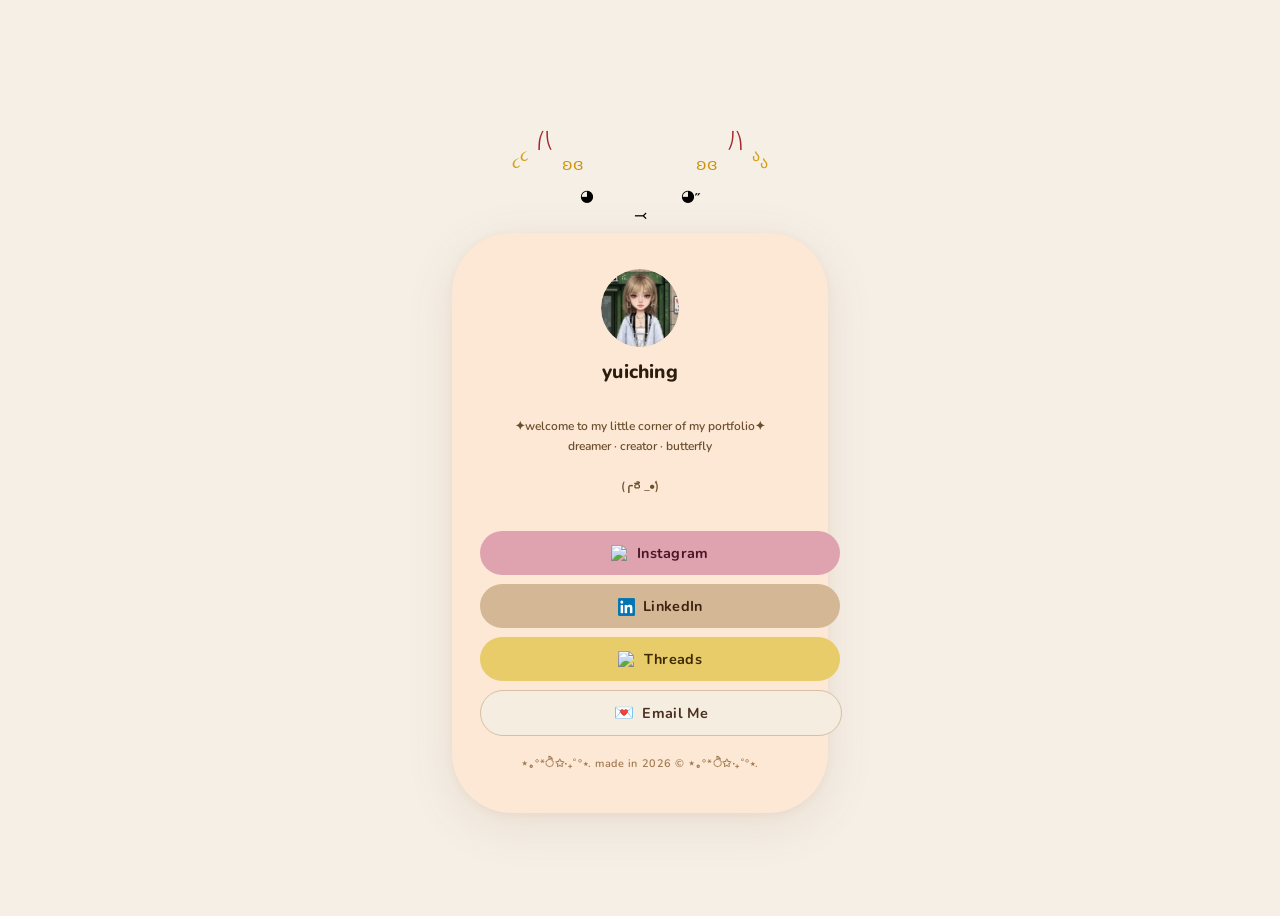
==== index.html @ d1e6b307 "Update index.html" ====
<!DOCTYPE html>
<html lang="en">
<head>
  <meta charset="UTF-8" />
  <meta name="viewport" content="width=device-width, initial-scale=1.0"/>
  <title>My LittleLink ♡</title>
  <link rel="stylesheet" href="style.css" />
  <link href="https://fonts.googleapis.com/css2?family=Nunito:wght@400;600;700;800&display=swap" rel="stylesheet"/>

  <style>
  /* ══════════════════════════════════════════════
     PAGE BASE
  ══════════════════════════════════════════════ */
  body {
    background-color: #F5EFE6;
    min-height: 100vh;
    display: flex;
    align-items: center;
    justify-content: center;
    font-family: 'Nunito', sans-serif;
    overflow-x: hidden;
  }

  /* ══════════════════════════════════════════════
     STEPPED SYMMETRIC DECOR
     Uses absolute positioning inside .decor-shell
     which is sized to wrap snugly above the card.
  ══════════════════════════════════════════════ */
  .page-center {
    display: flex;
    flex-direction: column;
    align-items: center;
    position: relative;
  }

  /* The decor shell sits above the card and provides
     the coordinate space for absolute-positioned emojis */
  .decor-shell {
    position: relative;
    width: 320px;
    height: 130px;   /* expanded to fit bigger emojis */
    flex-shrink: 0;
  }

  .decor-shell span {
    position: absolute;
    font-size: 1rem;
    line-height: 1;
    user-select: none;
    font-family: 'Segoe UI Emoji', 'Apple Color Emoji', 'Noto Color Emoji', sans-serif;
    text-rendering: optimizeLegibility;
    -webkit-font-smoothing: antialiased;
    display: inline-block;
    width: max-content;
  }

  /*
    Stepped layout (image-accurate):

    Layer 1 (outermost/highest):   ✨  ❤️              🤍  ✨
    Layer 2 (mid / butterfly):         🦋          🦋
    Layer 3 (inner / eyes):               🎈    🎈🤍
    Center bottom:                            🦋

    X-axis: card width = 320px, center = 160px
    Steps inward:  outer ±150px → butterfly ±95px → eyes ±45px
    Y-axis steps down:  row1=0px  row2=28px  row3=54px  nose=74px
  */

  /*
    FINAL coordinate map (card width = 320px, center = 160px)

    Row 0  y=0:    ✦(outer-L)          ❤️(L)   ❤️(R)         ✦(outer-R)
    Row 1  y=22:              ✦(inner-L)    🦋(L)  🦋(R)  ✦(inner-R)
    Row 2  y=46:                         ,        ,          ← pixel comma eyes
    Row 3  y=64:                            🦋              ← black butterfly nose

    X positions (left / right):
      sparkle-outer :  L=0px   R=0px
      heart         :  L=52px  R=52px
      sparkle-inner :  L=60px  R=60px
      butterfly     :  L=88px  R=88px
      eye (comma)   :  L=120px R=120px
  */

  /* ── Layer 0: Sparkles OUTSIDE hearts ── */
  .d-spark-ol { top:  45px; left:   40px;  font-size: 3rem; }
  .d-spark-or { top:  45px; right:  40px;  font-size: 0.72rem; }
  .d-spark-il { top: 52px; left:  32px;  font-size: 3rem; }
  .d-spark-ir { top: 52px; right: 32px;  font-size: 0.72rem; }

  /* ── Layer 1: Hearts ── */
  .d-heart-l  { top:  30px; left:  57px;  font-size: 0.9rem; }
  .d-heart-r  { top:  30px; right: 57px;  font-size: 0.9rem; }

  /* ── Layer 2: Butterflies (orange #D67B3F) ── */
  .d-btn-l    { top: 54px; left:  82px;  font-size: 1.1rem; }
  .d-btn-r    { top: 54px; right: 82px;  font-size: 1.1rem; }

  /* ── Layer 3: Balloon eyes — black, symmetric ── */
  .d-eye-l,
  .d-eye-r {
    top: 85px;
    font-size: 1rem;
    filter: grayscale(1) brightness(0);
    line-height: 1;
  }
  .d-eye-l { left:  100px; }
  .d-eye-r { right: 100px; }

  /* ── Center bottom: black butterfly nose ── */
  .d-nose {
    top: 105px; left: 50%; transform: translateX(-50%);
    font-size: 0.75rem; filter: grayscale(1) brightness(0);
  }

  /* Colour helpers */
  .c-heart { color: #A52A2A; }
  .c-spark { color: #d4a017; }
  /* Butterfly rendered via emoji + color overlay to hit #D67B3F */
  .c-btn   {
    filter: sepia(1) saturate(4) hue-rotate(5deg) brightness(0.88);
    color: #D67B3F;
  }

  /* ══════════════════════════════════════════════
     MAIN CARD
  ══════════════════════════════════════════════ */
  .card {
    width: 320px;
    background: #FCE8D5;
    border-radius: 60px;
    padding: 36px 28px 32px;
    display: flex;
    flex-direction: column;
    align-items: center;
    gap: 6px;
    box-shadow: 0 12px 48px rgba(160, 100, 60, 0.12),
                0  2px  8px rgba(160, 100, 60, 0.07);
    position: relative;
    z-index: 1;
  }

  /* ── Profile ── */
  .profile {
    display: flex;
    flex-direction: column;
    align-items: center;
    gap: 8px;
    margin-bottom: 8px;
  }

  .avatar-circle {
    width: 78px;
    height: 78px;
    border-radius: 50%;
    background: #e8cdb5;
    display: flex;
    align-items: center;
    justify-content: center;
    overflow: hidden;
  }
  .avatar {
    width: 78px; height: 78px;
    border-radius: 50%; object-fit: cover;
  }
  .avatar-circle.no-img::after {
    content: "🦋";
    font-size: 2.2rem;
    filter: sepia(0.4) saturate(2.8) hue-rotate(-5deg) brightness(0.88);
  }

  .username {
    font-size: 1.2rem; font-weight: 800;
    color: #2b1d0e; letter-spacing: 0.01em;
    margin-top: 4px;
  }
  .bio {
    font-size: 0.75rem; color: #6b4e2e;
    text-align: center; line-height: 1.65; font-weight: 600;
  }

  /* ── Link Buttons ── */
  .links {
    display: flex; flex-direction: column;
    gap: 9px; width: 100%; margin-top: 8px;
  }
  .btn {
    display: flex; align-items: center; justify-content: center;
    gap: 8px; width: 100%; padding: 11px 20px;
    border-radius: 50px; border: none;
    font-family: 'Nunito', sans-serif;
    font-size: 0.9rem; font-weight: 700;
    text-decoration: none; letter-spacing: 0.02em; cursor: pointer;
    transition: transform 0.15s ease, filter 0.15s ease;
  }
  .btn:hover { transform: translateY(-2px) scale(1.015); filter: brightness(1.05); }
  .btn:active { transform: scale(0.98); }
  .btn-icon { font-size: 1rem; }
  .btn-icon img {
    width: 1.1rem;
    height: 1.1rem;
    vertical-align: middle;
    display: inline-block;
  }
  /* Invert icon to white for dark buttons */
  .btn-icon-white img { filter: brightness(0) invert(1); }

  .btn-pink   { background: #dfa3b0; color: #4a1525; }
  .btn-peach  { background: #d4b896; color: #3d2210; }
  .btn-yellow { background: #e8cc6a; color: #3d2a00; }
  .btn-brown  { background: #b8845a; color: #fff5eb; }
  .btn-cream  { background: #f5ede0; color: #4a3020; border: 1.5px solid #d4c0a5; }
  .btn-dark   { background: #2d1a0a; color: #f5ede0; }

  .footer {
    margin-top: 14px; font-size: 0.68rem;
    color: #9e7850; font-weight: 600; letter-spacing: 0.05em;
  }

  /* ══════════════════════════════════════════════
     FIXED SIDE DECORATIONS — animated floating
  ══════════════════════════════════════════════ */
  .side-decor {
    position: fixed;
    top: 50%; transform: translateY(-50%);
    display: flex; flex-direction: column;
    align-items: center; gap: 22px;
    z-index: 300; pointer-events: none;
    font-size: 1.15rem;
  }
  .side-left  { left: 10px; }
  .side-right { right: 10px; }

  .side-decor span { display: block; line-height: 1; }

  /* Each item gets its own float timing */
  .sf-1 { animation: sideFloat 3.0s ease-in-out infinite 0.0s; }
  .sf-2 { animation: sideFloat 3.4s ease-in-out infinite 0.5s; }
  .sf-3 { animation: sideFloat 2.8s ease-in-out infinite 1.0s; }
  .sf-4 { animation: sideFloat 3.6s ease-in-out infinite 0.3s; }
  .sf-5 { animation: sideFloat 3.1s ease-in-out infinite 0.8s; }

  @keyframes sideFloat {
    0%, 100% { transform: translateY(0px);   opacity: 0.75; }
    50%       { transform: translateY(-9px);  opacity: 1;    }
  }

  .s-heart { color: #8b1a1a; }
  .s-spark { color: #d4a017; }

  /* ══════════════════════════════════════════════
     MOBILE FIX — scale decor shell on small screens
  ══════════════════════════════════════════════ */
  @media (max-width: 480px) {
    .decor-shell {
      transform: scale(0.82);
      transform-origin: center bottom;
    }
  }
  </style>
</head>
<body>



  <!-- ═══ PAGE CENTER ═══ -->
  <div class="page-center">

    <!-- 
      STEPPED SYMMETRIC DECOR SHELL
      ┌──────────────────────────────────────┐
      │  ✨ ❤️                    ❤️ ✨       │  ← Layer 1 (outermost)
      │  ✦        🦋          🦋       ✦     │  ← Layer 2
      │               🎈    🎈               │  ← Layer 3 (eyes)
      │                  🦋                  │  ← Nose center
      └──────────────────────────────────────┘
    -->
    <div class="decor-shell">
      <!-- Layer 1 — Hearts -->
      <span class="d-heart-l c-heart" style="font-family: 'Cambria Math', 'STIX Two Math', 'DejaVu Math TeX Gyre', serif;">⎛⎝ </span>
      <span class="d-heart-r c-heart" style="font-family: 'Cambria Math', 'STIX Two Math', 'DejaVu Math TeX Gyre', serif;">⎠⎞</span>
      <!-- Layer 1 — Sparkles (outer pair + inner pair) -->
      <span class="d-spark-ol c-spark">૮</span>
      <span class="d-spark-or c-spark">ა</span>
      <span class="d-spark-il c-spark">૮</span>
      <span class="d-spark-ir c-spark">ა</span>
      <!-- Layer 2 — Butterflies -->
      <span class="d-btn-l c-btn">ʚɞ</span>
      <span class="d-btn-r c-btn">ʚɞ</span>
      <!-- Layer 3 — Balloon eyes (black) -->
      <span class="d-eye-l">◕</span>
      <span class="d-eye-r">◕˶</span>
      <!-- Center nose -->
      <span class="d-nose">⤙</span>
    </div>

    <!-- ═══ CARD ═══ -->
    <div class="card">

      <div class="profile">
        <div class="avatar-circle">
          <img src="threads.jpg" alt="Profile Picture" class="avatar"
               onerror="this.style.display='none'; this.parentElement.classList.add('no-img')"/>
        </div>
        <h1 class="username">yuiching </h1>
        <p class="bio">✦welcome to my little corner of my portfolio✦<br/>dreamer · creator · butterfly<br/><br/>(╭ರ_•́) </p>
      </div>

      <div class="links">
        <a href="https://www.instagram.com/_yuiching_/" target="_blank" class="btn btn-pink">
          <span class="btn-icon">
            <img src="https://cdn.simpleicons.org/instagram/4a1525" alt="Instagram"/>
          </span> Instagram
        </a>
        <a href="#" class="btn btn-peach">
          <span class="btn-icon">
            <img src="LinkedIn_logo.png" alt="LinkedIn"/>
          </span> LinkedIn
        </a>
        <a href="https://www.threads.com/@_yuiching_" target="_blank" class="btn btn-yellow">
          <span class="btn-icon">
            <img src="https://cdn.simpleicons.org/threads/3d2a00" alt="Threads"/>
          </span> Threads
        </a>
        <a href="#"  class="btn btn-cream">
          <span class="btn-icon">💌</span> Email Me
        </a>
      </div>

      <p class="footer">⋆｡°*ੈ✩‧₊˚°⋆. made in 2026 © ⋆｡°*ੈ✩‧₊˚°⋆. </p>

    </div><!-- /.card -->
  </div><!-- /.page-center -->

</body>
</html>
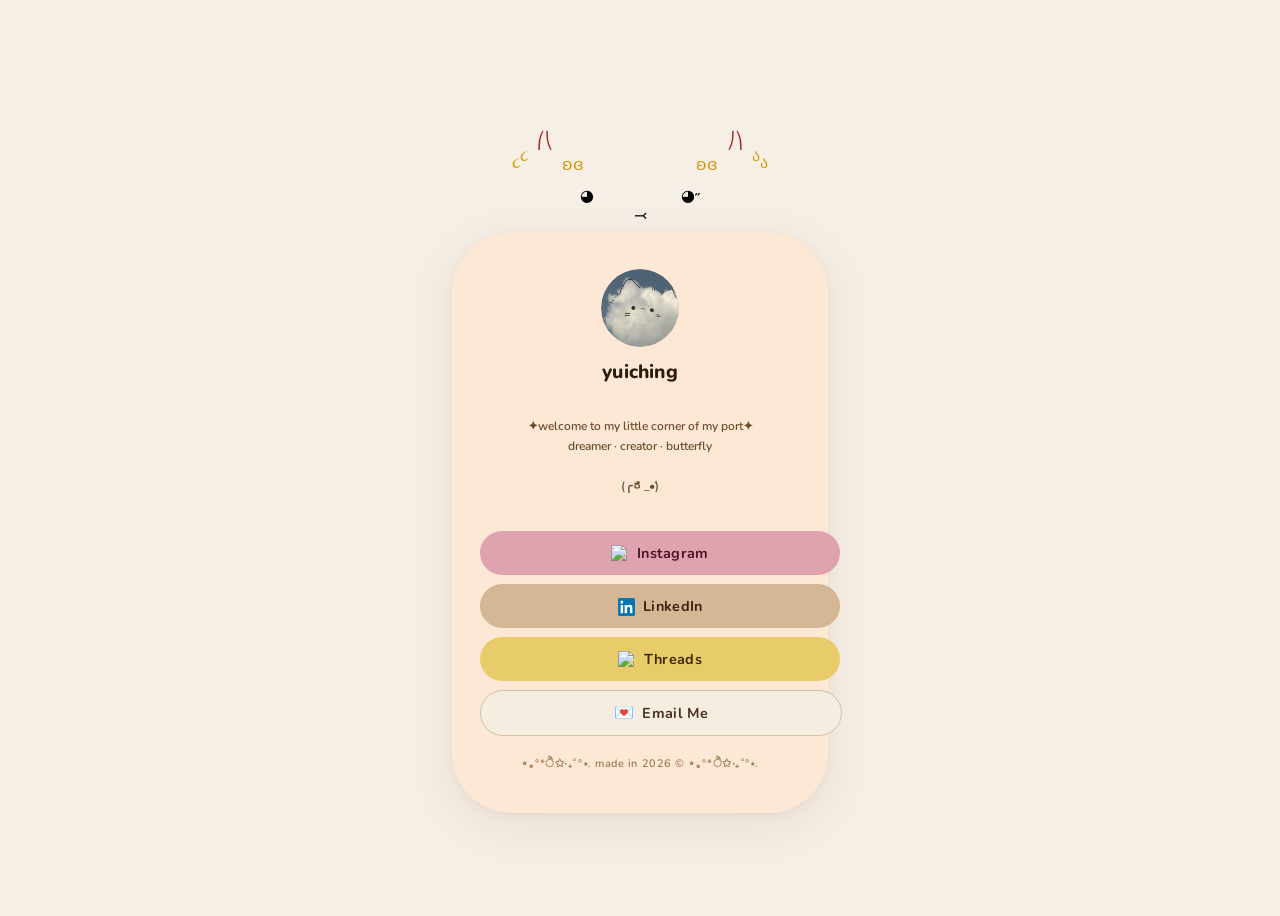
==== commit 71bdc204: "Add files via upload" ====
--- a/index.html
+++ b/index.html
@@ -304,7 +304,7 @@
                onerror="this.style.display='none'; this.parentElement.classList.add('no-img')"/>
         </div>
         <h1 class="username">yuiching </h1>
-        <p class="bio">✦welcome to my little corner of my portfolio✦<br/>dreamer · creator · butterfly<br/><br/>(╭ರ_•́) </p>
+        <p class="bio">✦welcome to my little corner of my port✦<br/>dreamer · creator · butterfly<br/><br/>(╭ರ_•́) </p>
       </div>
 
       <div class="links">
@@ -335,4 +335,3 @@
 
 </body>
 </html>
-
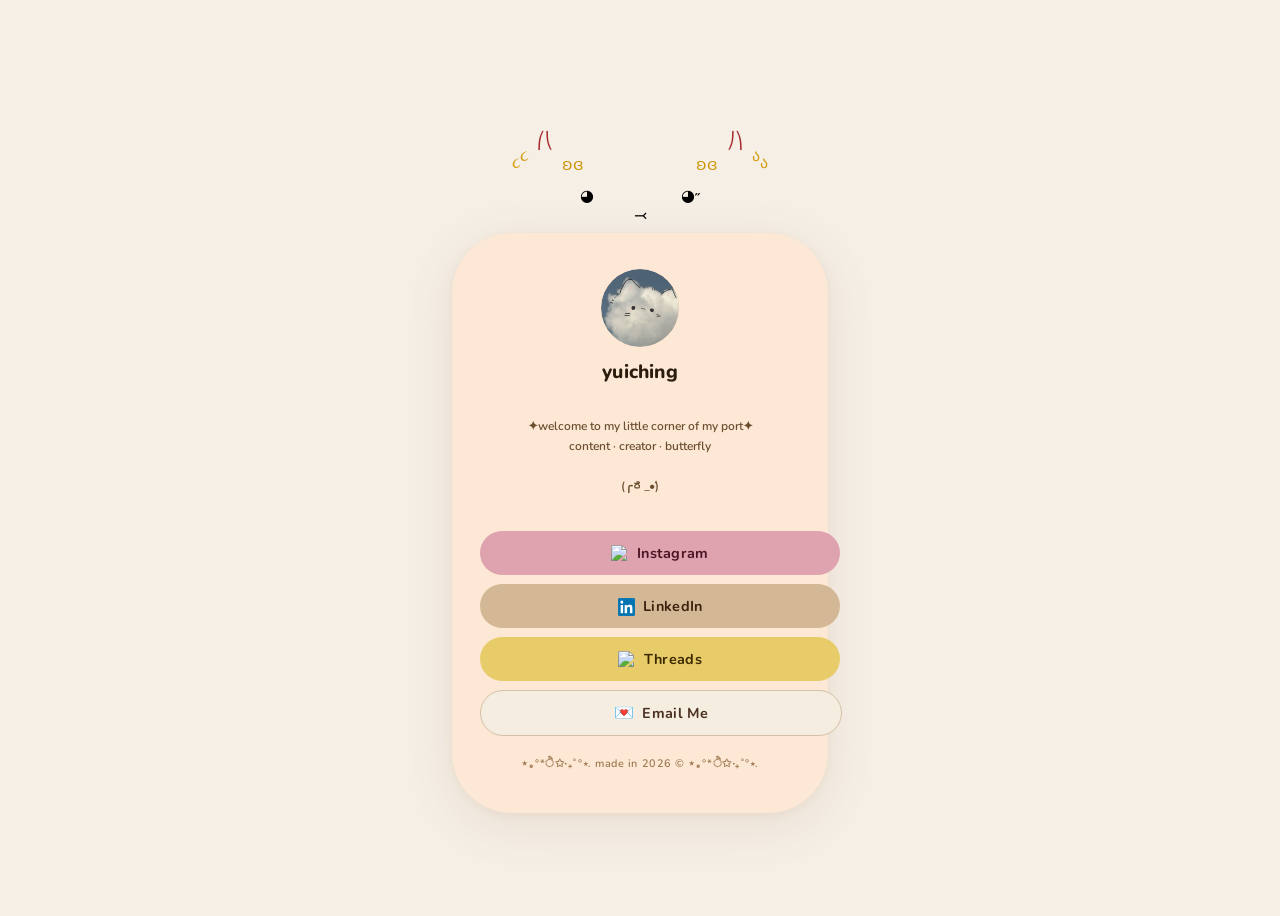
==== commit 4d7710f3: "Add files via upload" ====
--- a/index.html
+++ b/index.html
@@ -304,7 +304,7 @@
                onerror="this.style.display='none'; this.parentElement.classList.add('no-img')"/>
         </div>
         <h1 class="username">yuiching </h1>
-        <p class="bio">✦welcome to my little corner of my port✦<br/>dreamer · creator · butterfly<br/><br/>(╭ರ_•́) </p>
+        <p class="bio">✦welcome to my little corner of my port✦<br/>content · creator · butterfly<br/><br/>(╭ರ_•́) </p>
       </div>
 
       <div class="links">
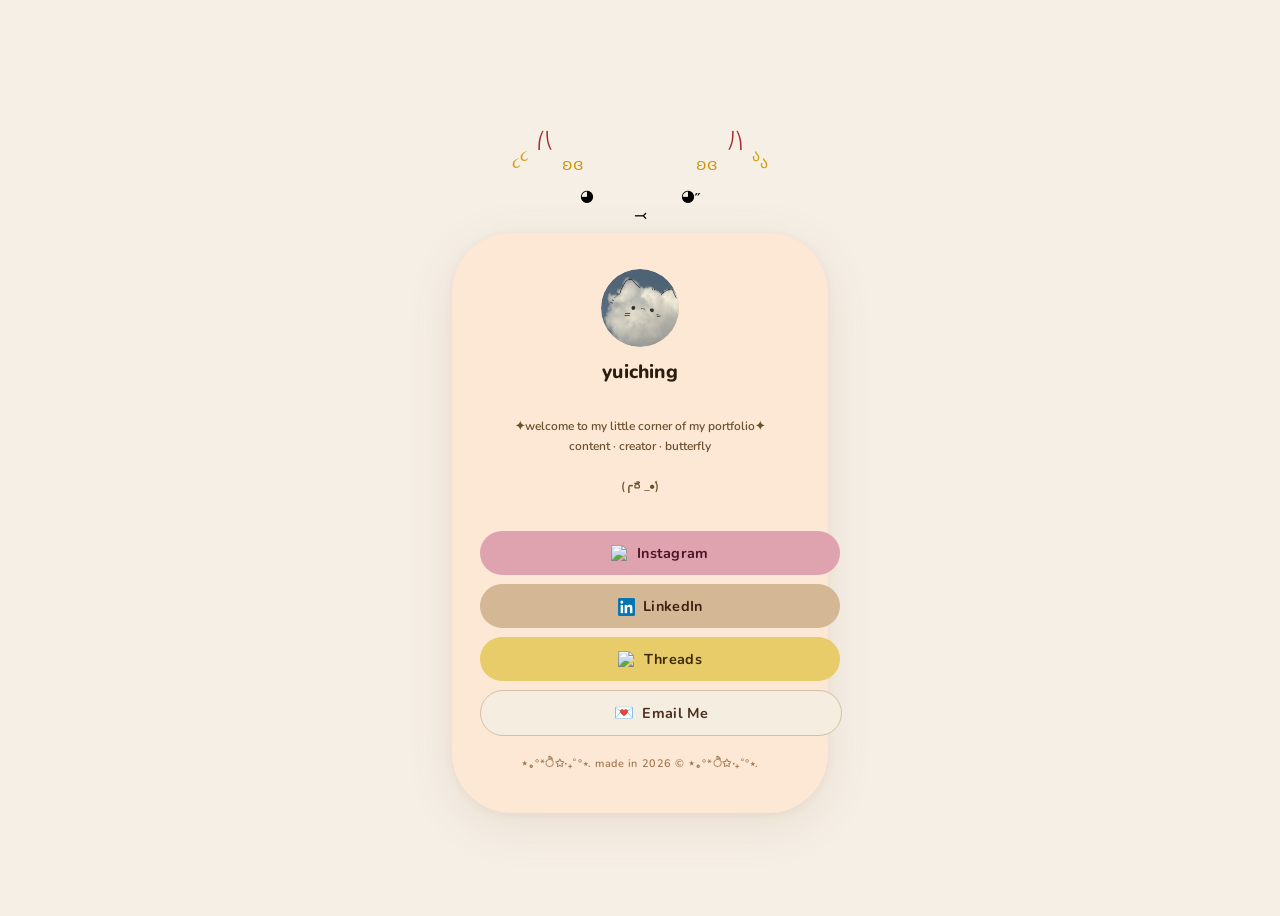
==== commit df14042e: "Update index.html" ====
--- a/index.html
+++ b/index.html
@@ -90,8 +90,8 @@
   .d-spark-ir { top: 52px; right: 32px;  font-size: 0.72rem; }
 
   /* ── Layer 1: Hearts ── */
-  .d-heart-l  { top:  30px; left:  57px;  font-size: 0.9rem; }
-  .d-heart-r  { top:  30px; right: 57px;  font-size: 0.9rem; }
+  .d-heart-l  { top:  30px; left:  57px;  font-size: 3rem; }
+  .d-heart-r  { top:  30px; right: 57px;  font-size: 3rem; }
 
   /* ── Layer 2: Butterflies (orange #D67B3F) ── */
   .d-btn-l    { top: 54px; left:  82px;  font-size: 1.1rem; }
@@ -304,7 +304,7 @@
                onerror="this.style.display='none'; this.parentElement.classList.add('no-img')"/>
         </div>
         <h1 class="username">yuiching </h1>
-        <p class="bio">✦welcome to my little corner of my port✦<br/>content · creator · butterfly<br/><br/>(╭ರ_•́) </p>
+        <p class="bio">✦welcome to my little corner of my portfolio✦<br/>content · creator · butterfly<br/><br/>(╭ರ_•́) </p>
       </div>
 
       <div class="links">
@@ -335,3 +335,7 @@
 
 </body>
 </html>
+
+
+
+
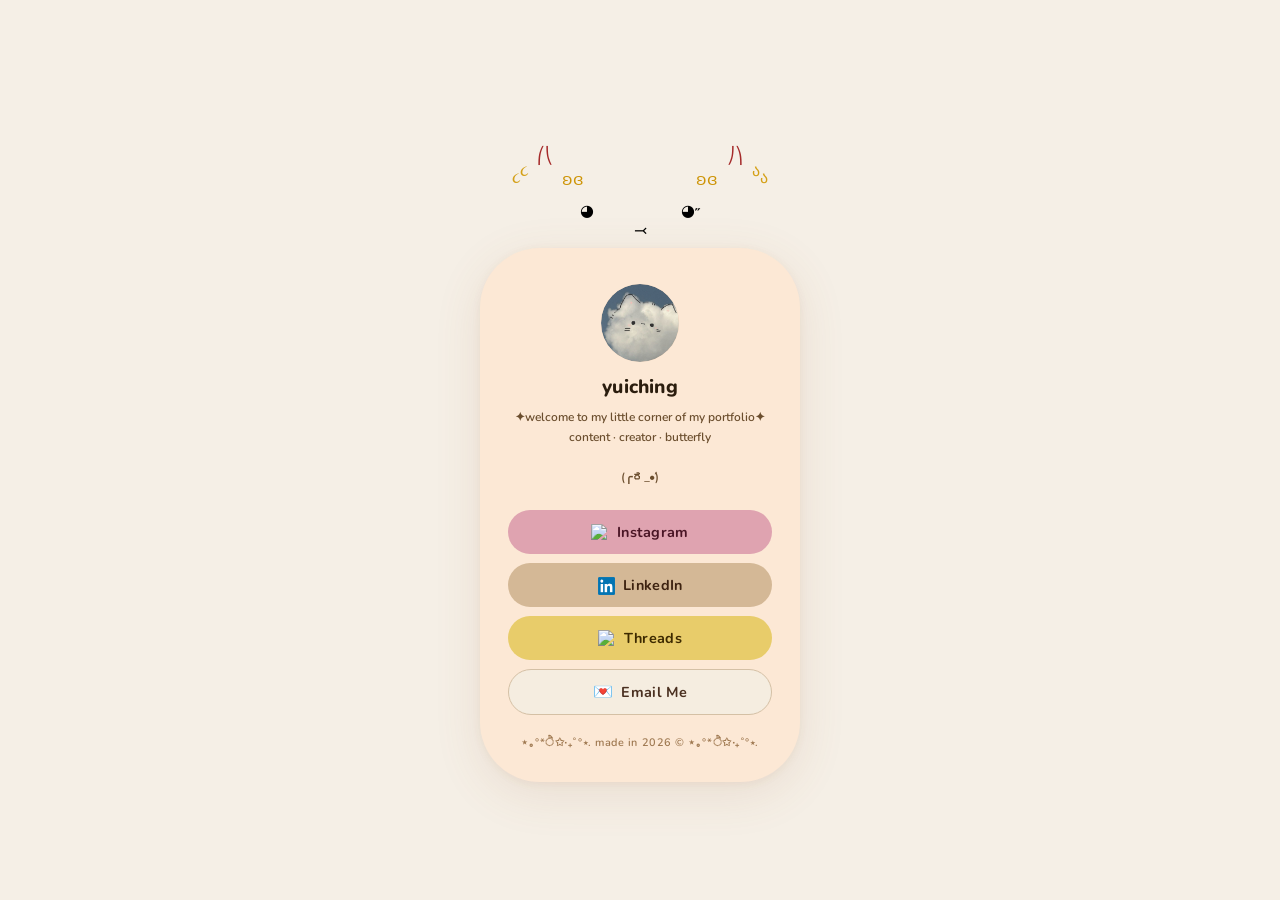
==== commit 5c9b85ac: "Merge 9eaf2ca2a11473a6ae2249cc20c2ba023f67fc80 into df14042e810db7abf42cfe1af7255d07c918c729" ====
--- a/index.html
+++ b/index.html
@@ -4,10 +4,16 @@
   <meta charset="UTF-8" />
   <meta name="viewport" content="width=device-width, initial-scale=1.0"/>
   <title>My LittleLink ♡</title>
-  <link rel="stylesheet" href="style.css" />
   <link href="https://fonts.googleapis.com/css2?family=Nunito:wght@400;600;700;800&display=swap" rel="stylesheet"/>
 
   <style>
+  /* ── Reset & Base ── */
+  *, *::before, *::after {
+    box-sizing: border-box;
+    margin: 0;
+    padding: 0;
+  }
+
   /* ══════════════════════════════════════════════
      PAGE BASE
   ══════════════════════════════════════════════ */
